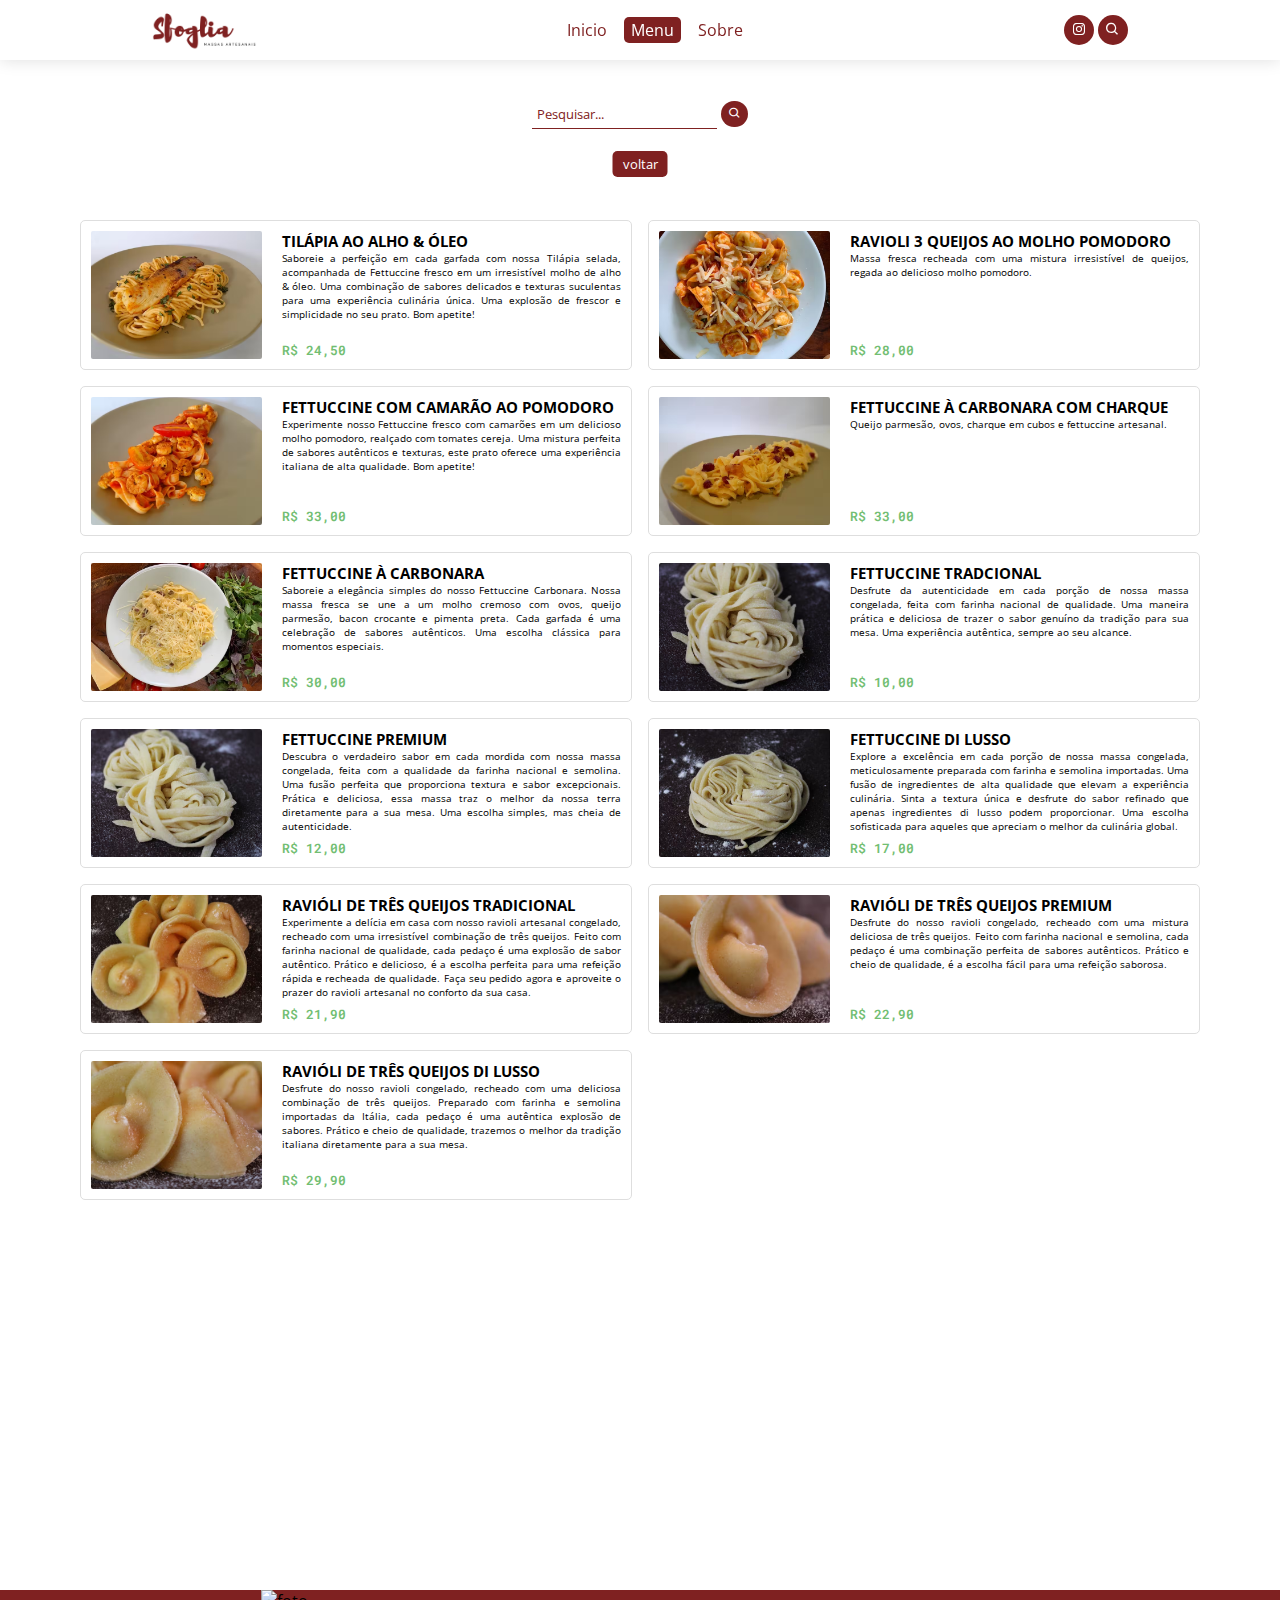
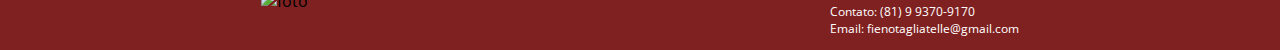
==== menu/index.html @ c0414616 "Add files via upload" ====
<!DOCTYPE html>
<html lang="en">
<head>
    <meta charset="UTF-8">
    <meta name="viewport" content="width=device-width, initial-scale=1.0">
    <link rel="preconnect" href="https://fonts.googleapis.com">
    <link rel="preconnect" href="https://fonts.gstatic.com" crossorigin>
    <link href='https://unpkg.com/boxicons@2.1.4/css/boxicons.min.css' rel='stylesheet'>
    <link href="https://fonts.googleapis.com/css2?family=Roboto+Condensed:wght@100;200;300;400;500;600;700;800;900&display=swap" rel="stylesheet">
    <link href="https://fonts.googleapis.com/css2?family=Open+Sans:wght@300;400;500;600;700;800&display=swap" rel="stylesheet">
    <link href="https://fonts.googleapis.com/css2?family=Roboto+Mono:wght@100;200;300;400;500;600;700&display=swap" rel="stylesheet">
    <link rel="icon" href="../imagens/logo.png">
    <link rel="stylesheet" href="./style.css">
    <title>Sfoglia Massas Artesanais - Menu</title>
</head>
<body>
    <header>
        <i class='bx bx-menu'></i>
        <img src="../imagens/logo-navbar.png" alt="logo">
        <div class="navbar">
            <i class='bx bx-x'></i>
            <img src="../imagens/logo-navbar.png" alt="logo">
            <a href="../index.html" class="inicio"><p>Inicio</p></a>
            <a href="../menu/" class="menu"><p>Menu</p></a>
            <a href="../sobre/" class="sobre-name"><p>Sobre</p></a>
        </div>
        <div class="busca-insta">
            <a href="https://www.instagram.com/sfoglia_massas?igshid=YzVkODRmOTdmMw=="><i class='bx bxl-instagram' ></i></a>
            <a href="../menu/"><i class='bx bx-search'></i></a>
        </div>
    </header>
    <div class="busca">
        <div class="content-div">
            <input type="text" id="searchInput" placeholder="Pesquisar...">
            <button class="pesq" onclick="search()"><i class='bx bx-search'></i></button>
        </div>
        <br>
        <button class="volta" onclick="voltar()"> voltar </button>
    </div>
    <section class="results" id="results">

    </section>
    <div id="productDetails">
        <i class='bx bx-x'></i>
        <div id="detailsContent">
          
        </div>
    </div>
    <footer>
        <img src="https://i.postimg.cc/GtVrt312/Design-sem-nome-3-removebg-preview.png" alt="foto">
        <div class="contact">
          <p>Contato: (81) 9 9370-9170</p>
          <p>Email: fienotagliatelle@gmail.com</p>
        </div>
      </footer>
    <script src="./script.js"></script>
</body>
</html>
---- menu/style.css ----
*{
    margin: 0;
    padding: 0;
    box-sizing: border-box;
    list-style: none;
    text-decoration: none;
    font-family: 'Open Sans', sans-serif;
}

header{
    display: flex;
    justify-content: space-around;
    align-items: center;
    box-shadow: 0 0 1em #dedede;
    width: 100%; 
    height: 60px;
    position: fixed;
    background: #ffffff;
    z-index: 999;
}

header .bx-menu{
    display: none;
}

header img{
    height: 70%;
}

header .navbar{
    display: flex;
    width: 200px;
}

header .navbar.active{
    top: 0;
}

header .navbar img{
    display: none;
}

header .navbar .bx-x{
    display: none;
}

header .navbar a{
    color: #7F2121;
    padding: 2px 7px;
    border-radius: 5px;
    transition: .2s;
    margin-right: 10px;
}

header .navbar .menu,
header .navbar a:hover{
    background-color: #7F2121;
    color: #ffffff;
}

header .busca-insta a{
    color: #ffffff;
    background: #7F2121;
    padding: 4px 7px;
    border-radius: 100px;
}

.busca{
    position: absolute;
    top: 100px;
    left: 50%;
    transform: translateX(-50%);
    z-index: 1;
}

.busca input{
    border-bottom: 1px solid #7F2121;
    border-top: none;
    border-left: none;
    border-right: none;
    padding: 5px;
    color: #7F2121;
    outline: none;
}

input::placeholder{
    color: #7F2121;
}

.busca .pesq{
    color: #ffffff;
    background: #7F2121;
    padding: 4px 7px;
    border-radius: 100px;
    outline: none;
    border: none;
    cursor: pointer;
}

.busca .volta{
    color: #ffffff;
    background: #7F2121;
    padding: 4px 10px;
    border-radius: 5px;
    outline: none;
    border: none;
    cursor: pointer;
    margin-left: 50%;
    transform: translateX(-50%);
}

.results{
    position: relative;
    top: 140px;
    padding: 80px;
    width: 100%;
    display: grid;
    grid-template-columns: repeat(auto-fit,minmax(420px, auto));
    gap: 1rem;
}

.product{
    display: flex;
    height: 150px;
    padding: 10px;
    border: 1px solid #dedede;
    border-radius: 5px;
    position: relative;
    max-width: 600px;
    cursor: pointer;
}

.product p{
    font-size: 10px;
    text-align: justify;
}

.product img{
    margin-right: 20px;
    height: 100%;
    border-radius: 2px;
}

.product h3{
    font-size: 15px;
}

.product h4{
    font-family: 'Roboto Mono', monospace;
    position: absolute;
    bottom: 10px;
    color: #72be72;
    font-weight: 300;
    font-size: 13px;
    font-weight: 600;
}

#productDetails{
    width: 90%;
    max-width: 900px;
    padding: 20px;
    position: fixed;
    top: 55%;
    left: 50%;
    transform: translate(-50%, -50%);
    border-radius: 10px;
    box-shadow: 0 0 1em #ada8a8;
    display: none;
    background: #ffffff;
    z-index: 998;
  }

  #productDetails .bx-x{
    position: absolute;
    top: 10px;
    right: 10px;
    font-size: 25px;
    cursor: pointer;
  }
  
  #detailsContent{
    display: flex;
  }
  
  #detailsContent img{
    width: 50%;
    border-radius: 10px;
    margin-right: 30px;
  }
  
  .details-desc{
    position: relative;
  }
  
  .details-desc h1{
    font-size: 16px;
    text-align: center;
    margin-bottom: 10px;
  }
  
  .details-desc p{
    text-align: justify;
    font-family: 'Roboto Mono', monospace;
    font-size: 15px;
  }
  
  .preco{
    font-weight: 600;
    margin-bottom: 10px;
  }
  
  .details-desc button{
    width: 100%;
    padding: 10px;
    border: none;
    border-radius: 5px;
    background: #7F2121;
    color: #fff;
    cursor: pointer;
  }

  .price-bnt{
    position: absolute;
    bottom: 0;
    width: 100%;
  }

  footer{
    width: 100%;
    height: 60px;
    background: #7F2121;
    display: flex;
    align-items: center;
    justify-content: space-around;
    position: absolute;
    bottom: -750px;
  }
  
footer img{
    height: 100%;
}
  
footer p{
   color: #ffffff;
   font-size: 12px;
}

@media (max-width: 950px){
    header .bx-menu{
        font-size: 25px;
        color: #7F2121;
        display: block;
    }
    
    header .navbar{
        display: flex;
        flex-direction: column;
        padding: 30px;
        width: 100%;
        height: 40vh;
        position: fixed;
        top: -100%;
        background: #ffffff;
        box-shadow: 0 0 1em #ada8a8;
        border-radius: 0 0 10px 10px;
        transition: .5s;
    }

    header .navbar img{
        width: 150px;
        margin-left: 50%;
        margin-bottom: 20px;
        transform: translatex(-50%);
        display: block;
    }

    header .navbar .bx-x{
        position: absolute;
        top: 20px;
        right: 20px;
        font-size: 30px;
        color: #7F2121;
        display: block;
    }

    header .navbar a{
        margin-right: 0;
        margin-bottom: 10px;
        padding: 10px;
        font-size: 20px;
    }

    .results{
        padding: 80px 20px 20px 20px;
        grid-template-columns: repeat(auto-fit,minmax(300px, auto));
    }

    .product{
        max-width: 100%;
    }

    .product div{
        overflow-y: scroll;
    }

    .product h3{
        font-size: 15px;
        margin-bottom: 5px;
    }

    .product h4{
        position: relative;
        top: 10px;
        font-size: 15px;
    }

    #detailsContent{
        flex-direction: column;
        overflow-y: scroll;
        padding: 20px 10px 10px 10px;
        height: 80vh;
    }
      
    .details-desc{
        top: 20px;
    }
      
    #detailsContent img{
        width: 100%;
        border-radius: 10px;
        margin-right: 0px;
    }

    .price-bnt{
        position: relative;
        margin-top: 50px;
    }

    footer{
        position: absolute;
        bottom: -1450px;
    }

    footer img{
        height: 70%;
    }
      
    footer p{
       color: #ffffff;
       font-size: 8px;
    }
}
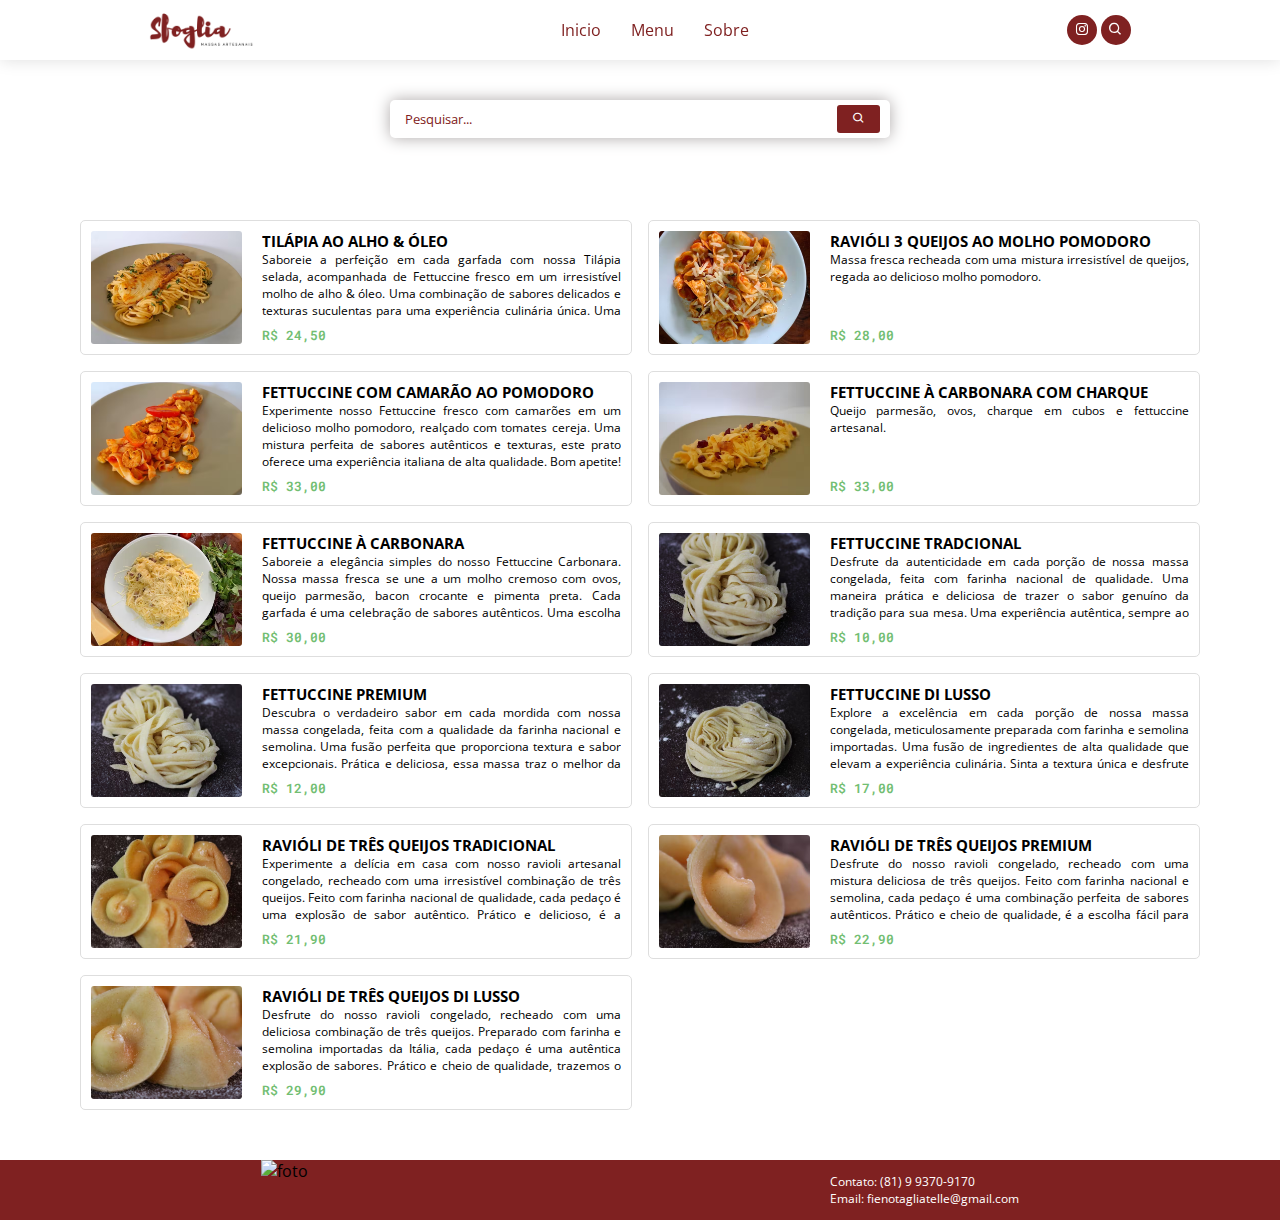
==== commit 0d30cf52: "Add files via upload" ====
--- a/menu/index.html
+++ b/menu/index.html
@@ -15,15 +15,14 @@
 </head>
 <body>
     <header>
-        <i class='bx bx-menu'></i>
         <img src="../imagens/logo-navbar.png" alt="logo">
-        <div class="navbar">
-            <i class='bx bx-x'></i>
-            <img src="../imagens/logo-navbar.png" alt="logo">
-            <a href="../index.html" class="inicio"><p>Inicio</p></a>
-            <a href="../menu/" class="menu"><p>Menu</p></a>
-            <a href="../sobre/" class="sobre-name"><p>Sobre</p></a>
-        </div>
+        <nav>
+            <ul>
+                <li><a href="../index.html" class="inicio"><p>Inicio</p></a></li>
+                <li><a href="../menu/" class="menu"><p>Menu</p></a></li>
+                <li><a href="../sobre/" class="sobre-name"><p>Sobre</p></a></li>
+            </ul>
+        </nav>
         <div class="busca-insta">
             <a href="https://www.instagram.com/sfoglia_massas?igshid=YzVkODRmOTdmMw=="><i class='bx bxl-instagram' ></i></a>
             <a href="../menu/"><i class='bx bx-search'></i></a>
@@ -34,8 +33,6 @@
             <input type="text" id="searchInput" placeholder="Pesquisar...">
             <button class="pesq" onclick="search()"><i class='bx bx-search'></i></button>
         </div>
-        <br>
-        <button class="volta" onclick="voltar()"> voltar </button>
     </div>
     <section class="results" id="results">
 
@@ -46,13 +43,20 @@
           
         </div>
     </div>
+    <div class="mobile">
+        <ul>
+            <li><a href="../index.html"><i class='bx bx-home'></i><p>Inicio</p></a></li>
+            <li><a href="../menu/"><i class='bx bx-food-menu'></i><p>Menu</p></a></li>
+            <li><a href="../sobre/"><i class='bx bx-store-alt'></i><p>Sobre</p></a></li>
+        </ul>
+    </div>
     <footer>
         <img src="https://i.postimg.cc/GtVrt312/Design-sem-nome-3-removebg-preview.png" alt="foto">
         <div class="contact">
           <p>Contato: (81) 9 9370-9170</p>
           <p>Email: fienotagliatelle@gmail.com</p>
         </div>
-      </footer>
+    </footer>
     <script src="./script.js"></script>
 </body>
 </html>--- a/menu/style.css
+++ b/menu/style.css
@@ -7,60 +7,73 @@
     font-family: 'Open Sans', sans-serif;
 }
 
+:root{
+    --color-cizinha: #dedede;
+    --color-pricipal: #7F2121;
+    --color-black: #000000;
+    --color-white: #ffffff;
+}
+
 header{
     display: flex;
     justify-content: space-around;
     align-items: center;
-    box-shadow: 0 0 1em #dedede;
+    box-shadow: 0 0 1em var(--color-cizinha);
     width: 100%; 
     height: 60px;
     position: fixed;
-    background: #ffffff;
+    background: var(--color-white);
     z-index: 999;
-}
-
-header .bx-menu{
-    display: none;
 }
 
 header img{
     height: 70%;
 }
 
-header .navbar{
-    display: flex;
-    width: 200px;
-}
-
-header .navbar.active{
-    top: 0;
-}
-
-header .navbar img{
-    display: none;
-}
-
-header .navbar .bx-x{
-    display: none;
-}
-
-header .navbar a{
-    color: #7F2121;
-    padding: 2px 7px;
-    border-radius: 5px;
-    transition: .2s;
+header nav{
+    display: flex;
+}
+
+header nav ul{
+    display: flex;
+}
+
+header nav ul li{
+    padding: 2px 10px;
     margin-right: 10px;
-}
-
-header .navbar .menu,
-header .navbar a:hover{
-    background-color: #7F2121;
-    color: #ffffff;
+    border-radius: 3px;
+    transition: .3s;
+}
+
+header nav ul li a{
+    color: var(--color-pricipal);
+}
+
+@keyframes click{
+    0%{
+        transform: scale(0.8);
+    }
+
+    100%{
+        transform: scale(1.1);
+    }
+}
+
+header nav ul li:hover{
+    background: var(--color-pricipal);
+}
+
+header nav ul li:active{
+    animation: click .7s;
+}
+
+header nav ul li:hover a{
+    color: var(--color-white);
 }
 
 header .busca-insta a{
-    color: #ffffff;
-    background: #7F2121;
+    color: var(--color-white);
+    background: var(--color-pricipal);
     padding: 4px 7px;
     border-radius: 100px;
 }
@@ -71,42 +84,42 @@
     left: 50%;
     transform: translateX(-50%);
     z-index: 1;
+    width: 80%;
+    max-width: 500px;
+}
+
+.busca .content-div{
+    padding: 5px 10px;
+    border-radius: 5px;
+    box-shadow: 0 0 1em #ada8a8;
+    width: 100%;
+    display: flex;
+    justify-content: space-between;
 }
 
 .busca input{
-    border-bottom: 1px solid #7F2121;
+    border-bottom: none;
     border-top: none;
     border-left: none;
     border-right: none;
     padding: 5px;
-    color: #7F2121;
+    color: var(--color-pricipal);
     outline: none;
+    width: 90%;
 }
 
 input::placeholder{
-    color: #7F2121;
+    color: var(--color-pricipal);
 }
 
 .busca .pesq{
-    color: #ffffff;
-    background: #7F2121;
-    padding: 4px 7px;
-    border-radius: 100px;
+    color: var(--color-white);
+    background: var(--color-pricipal);
+    padding: 4px 15px;
+    border-radius: 3px;
     outline: none;
     border: none;
     cursor: pointer;
-}
-
-.busca .volta{
-    color: #ffffff;
-    background: #7F2121;
-    padding: 4px 10px;
-    border-radius: 5px;
-    outline: none;
-    border: none;
-    cursor: pointer;
-    margin-left: 50%;
-    transform: translateX(-50%);
 }
 
 .results{
@@ -121,24 +134,30 @@
 
 .product{
     display: flex;
-    height: 150px;
+    height: 135px;
     padding: 10px;
-    border: 1px solid #dedede;
+    border: 1px solid var(--color-cizinha);
     border-radius: 5px;
     position: relative;
     max-width: 600px;
     cursor: pointer;
 }
 
+.product .name-desc{
+    height: 90px;
+    overflow-y: hidden;
+    text-overflow: ellipsis;
+}
+
 .product p{
-    font-size: 10px;
+    font-size: 12px;
     text-align: justify;
 }
 
 .product img{
     margin-right: 20px;
     height: 100%;
-    border-radius: 2px;
+    border-radius: 3px;
 }
 
 .product h3{
@@ -160,165 +179,166 @@
     max-width: 900px;
     padding: 20px;
     position: fixed;
-    top: 55%;
+    top: 50%;
     left: 50%;
     transform: translate(-50%, -50%);
     border-radius: 10px;
     box-shadow: 0 0 1em #ada8a8;
     display: none;
-    background: #ffffff;
+    background: var(--color-white);
     z-index: 998;
-  }
-
-  #productDetails .bx-x{
+}
+
+#productDetails .bx-x{
     position: absolute;
     top: 10px;
     right: 10px;
     font-size: 25px;
     cursor: pointer;
+}
+  
+#detailsContent{
+    display: flex;
   }
   
-  #detailsContent{
-    display: flex;
-  }
-  
-  #detailsContent img{
+#detailsContent img{
     width: 50%;
     border-radius: 10px;
     margin-right: 30px;
-  }
-  
-  .details-desc{
+}
+  
+.details-desc{
     position: relative;
-  }
-  
-  .details-desc h1{
+}
+  
+.details-desc h1{
     font-size: 16px;
     text-align: center;
     margin-bottom: 10px;
-  }
-  
-  .details-desc p{
+}
+  
+.details-desc p{
     text-align: justify;
     font-family: 'Roboto Mono', monospace;
     font-size: 15px;
-  }
-  
-  .preco{
+}
+  
+.preco{
     font-weight: 600;
     margin-bottom: 10px;
-  }
-  
-  .details-desc button{
+}
+  
+.details-desc button{
     width: 100%;
     padding: 10px;
     border: none;
     border-radius: 5px;
-    background: #7F2121;
+    background: var(--color-pricipal);
     color: #fff;
     cursor: pointer;
+}
+
+@keyframes spin {
+    0% { transform: rotate(0deg); }
+    100% { transform: rotate(360deg); }
   }
-
-  .price-bnt{
+  
+  .loader {
+    border: 4px solid rgba(0, 0, 0, 0.1);
+    border-top: 4px solid #333;
+    border-radius: 50%;
+    width: 30px;
+    height: 30px;
+    animation: spin 1s linear infinite;
+    margin: 20px auto;
+    display: block;
+  }
+
+.price-bnt{
     position: absolute;
     bottom: 0;
     width: 100%;
-  }
-
-  footer{
+}
+
+.mobile{
+    display: none;
+}
+
+.search-funcion{
+    position: absolute;
+    bottom: 0;
+}
+
+footer{
     width: 100%;
     height: 60px;
-    background: #7F2121;
+    background: var(--color-pricipal);
     display: flex;
     align-items: center;
     justify-content: space-around;
-    position: absolute;
-    bottom: -750px;
-  }
+    margin-top: 110px;
+}
   
 footer img{
     height: 100%;
 }
   
 footer p{
-   color: #ffffff;
+   color: var(--color-white);
    font-size: 12px;
 }
 
 @media (max-width: 950px){
-    header .bx-menu{
-        font-size: 25px;
-        color: #7F2121;
-        display: block;
-    }
+    header nav{
+        display: none;
+    } 
     
-    header .navbar{
-        display: flex;
-        flex-direction: column;
-        padding: 30px;
-        width: 100%;
-        height: 40vh;
-        position: fixed;
-        top: -100%;
-        background: #ffffff;
-        box-shadow: 0 0 1em #ada8a8;
-        border-radius: 0 0 10px 10px;
-        transition: .5s;
-    }
-
-    header .navbar img{
-        width: 150px;
-        margin-left: 50%;
-        margin-bottom: 20px;
-        transform: translatex(-50%);
-        display: block;
-    }
-
-    header .navbar .bx-x{
-        position: absolute;
-        top: 20px;
-        right: 20px;
-        font-size: 30px;
-        color: #7F2121;
-        display: block;
-    }
-
-    header .navbar a{
-        margin-right: 0;
-        margin-bottom: 10px;
-        padding: 10px;
-        font-size: 20px;
-    }
-
     .results{
-        padding: 80px 20px 20px 20px;
+        padding: 50px 20px 20px 20px;
         grid-template-columns: repeat(auto-fit,minmax(300px, auto));
     }
 
     .product{
         max-width: 100%;
+        height: 120px;
+    }
+
+    .product .name-desc{
+        height: auto;
+        overflow-y: visible;
+        text-overflow: initial;
     }
 
     .product div{
-        overflow-y: scroll;
+        overflow-y: hidden;
     }
 
     .product h3{
         font-size: 15px;
+        white-space: nowrap;
+        overflow: hidden;
+        text-overflow: ellipsis;
         margin-bottom: 5px;
+    }
+
+    .product p{
+        display: -webkit-box;
+        -webkit-line-clamp: 3; /* Define o número de linhas */
+        -webkit-box-orient: vertical;
+        overflow: hidden;
     }
 
     .product h4{
         position: relative;
-        top: 10px;
+        top: 5px;
         font-size: 15px;
+        white-space: pre;
     }
 
     #detailsContent{
         flex-direction: column;
         overflow-y: scroll;
         padding: 20px 10px 10px 10px;
-        height: 80vh;
     }
       
     .details-desc{
@@ -336,9 +356,42 @@
         margin-top: 50px;
     }
 
+    .mobile{
+        display: block;
+        position: fixed;
+        bottom: 0;
+        width: 100%;
+        height: 50px;
+        background: var(--color-white);
+        box-shadow: 0 0 1rem var(--color-cizinha);
+        z-index: 200;
+    }
+
+    .mobile ul{
+        display: flex;
+        height: 100%;
+        justify-content: space-around;
+        align-items: center;
+    }
+
+    .mobile ul li{
+        text-align: center;
+    }
+
+    .mobile ul li a i{
+        font-size: 25px;
+        color: var(--color-pricipal);
+    }
+
+    .mobile ul li a p{
+        color: var(--color-black);
+        font-size: 10px;
+        margin-top: -3px;
+    }
+
     footer{
-        position: absolute;
-        bottom: -1450px;
+        margin-bottom: 50px;
+        margin-top: 150px;
     }
 
     footer img{
@@ -346,7 +399,7 @@
     }
       
     footer p{
-       color: #ffffff;
+       color: var(--color-white);
        font-size: 8px;
     }
 }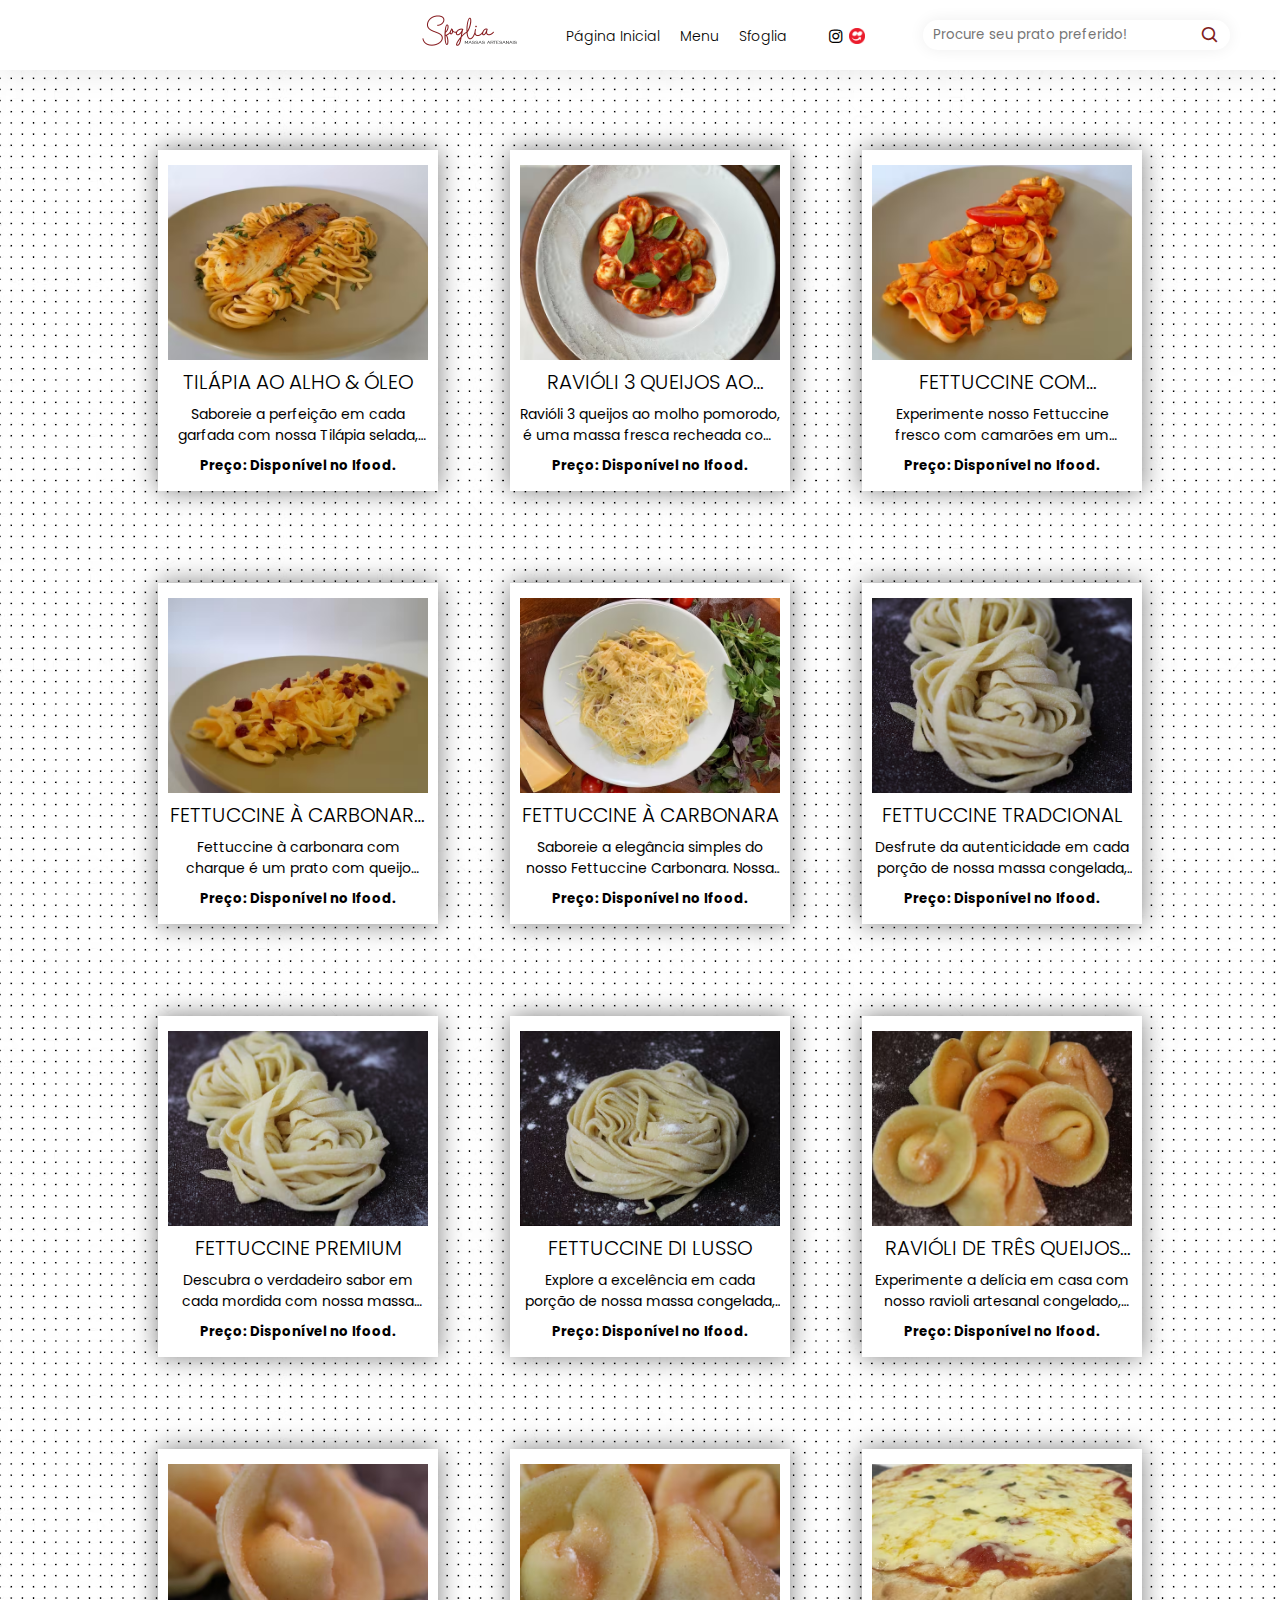
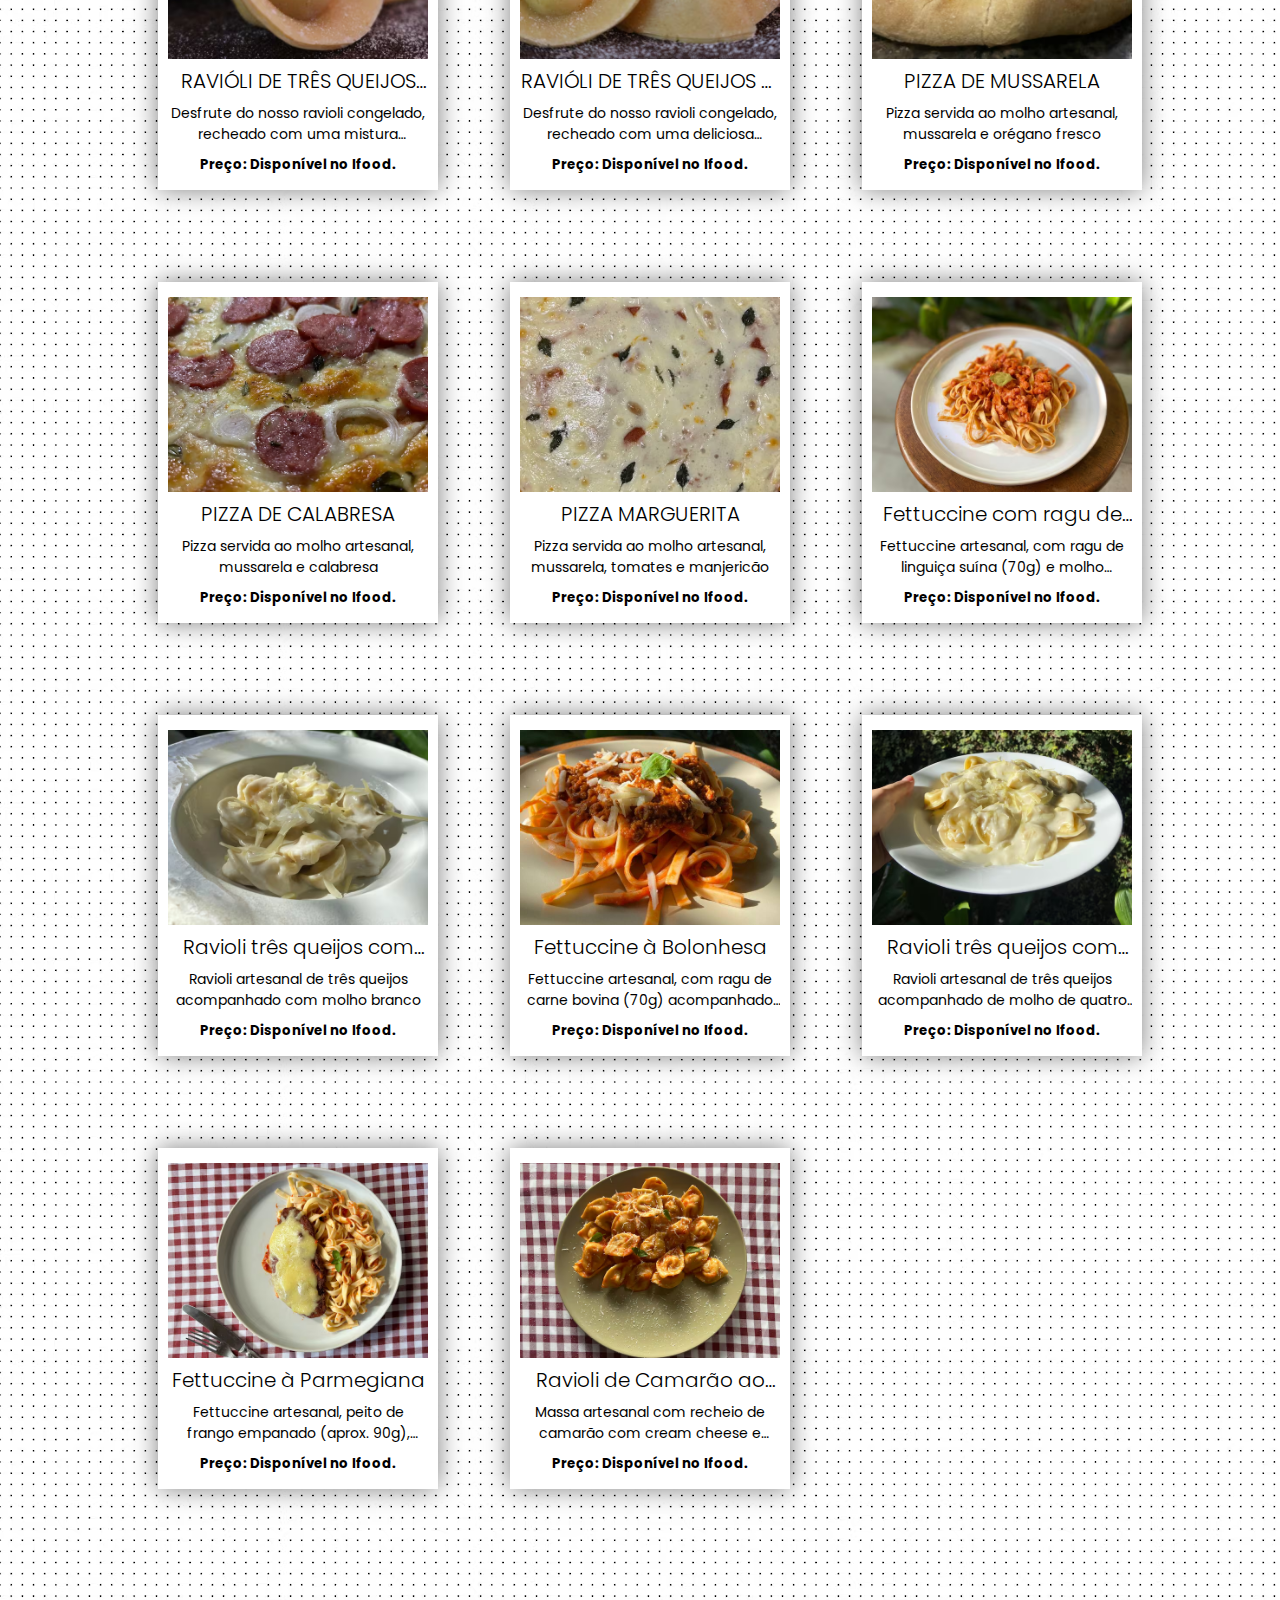
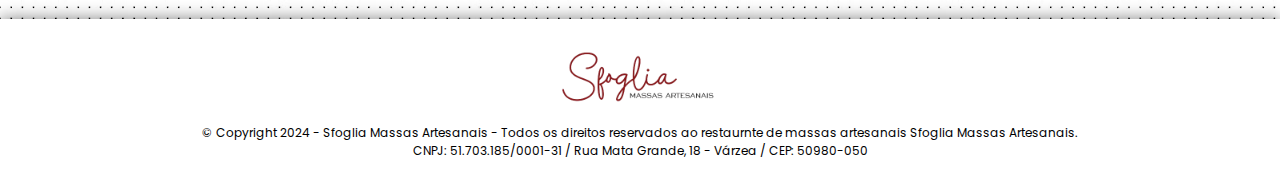
==== commit b467aeee: "Add files via upload" ====
--- a/menu/index.html
+++ b/menu/index.html
@@ -3,60 +3,46 @@
 <head>
     <meta charset="UTF-8">
     <meta name="viewport" content="width=device-width, initial-scale=1.0">
+    <link href='https://unpkg.com/boxicons@2.1.4/css/boxicons.min.css' rel='stylesheet'>
     <link rel="preconnect" href="https://fonts.googleapis.com">
     <link rel="preconnect" href="https://fonts.gstatic.com" crossorigin>
-    <link href='https://unpkg.com/boxicons@2.1.4/css/boxicons.min.css' rel='stylesheet'>
-    <link href="https://fonts.googleapis.com/css2?family=Roboto+Condensed:wght@100;200;300;400;500;600;700;800;900&display=swap" rel="stylesheet">
-    <link href="https://fonts.googleapis.com/css2?family=Open+Sans:wght@300;400;500;600;700;800&display=swap" rel="stylesheet">
-    <link href="https://fonts.googleapis.com/css2?family=Roboto+Mono:wght@100;200;300;400;500;600;700&display=swap" rel="stylesheet">
-    <link rel="icon" href="../imagens/logo.png">
-    <link rel="stylesheet" href="./style.css">
-    <title>Sfoglia Massas Artesanais - Menu</title>
+    <link href="https://fonts.googleapis.com/css2?family=Poppins:ital,wght@0,100;0,200;0,300;0,400;0,500;0,600;0,700;0,800;0,900;1,100;1,200;1,300;1,400;1,500;1,600;1,700;1,800;1,900&display=swap" rel="stylesheet">
+    <link rel="shortcut icon" href="./assets/logo/logo-sobre.png" type="image/x-icon">
+    <link rel="stylesheet" href="../css/navbar.css">
+    <link rel="stylesheet" href="../css/footer.css">
+    <link rel="stylesheet" href="../css/mobile.css">
+    <link rel="stylesheet" href="../css/landing-page.css">
+    <title>Sfoglia Massas Artesanais</title>
 </head>
 <body>
-    <header>
-        <img src="../imagens/logo-navbar.png" alt="logo">
-        <nav>
-            <ul>
-                <li><a href="../index.html" class="inicio"><p>Inicio</p></a></li>
-                <li><a href="../menu/" class="menu"><p>Menu</p></a></li>
-                <li><a href="../sobre/" class="sobre-name"><p>Sobre</p></a></li>
+    <div class="navbar-content">
+        <nav class="navbar">
+            <a href="../">
+                <img class="logo" src="../assets/logo/sfoglia_logo-sem-fundo.png" alt="sfogliaLogo">
+            </a>
+            <ul class="navegation">
+                <li class="pags"><a href="../">Página Inicial</a></li>
+                <li class="pags"><a href="#">Menu</a></li>
+                <li class="pags"><a href="#">Sfoglia</a></li>
             </ul>
+            <div class="rds">
+                <a href="https://www.instagram.com/sfogliamassas/"><i class='bx bxl-instagram'></i></a>
+                <a href="https://www.ifood.com.br/delivery/recife-pe/sfoglia-massas-artesanais-varzea/2f66d94e-8da0-410e-90ff-32312fcf2db0?UTM_Medium=share&fbclid=PAZXh0bgNhZW0CMTEAAaZgE7IVbeBNXvGwnNsrC0yG151wYA62ThnoxDtZPUZTlvmYBd00OAMCwHM_aem_iW0kZhR3Zc818lgtz23A_w"><img src="../assets/logo/avatar-ifood.png" alt="ifoodLogo"></a>
+            </div>
         </nav>
-        <div class="busca-insta">
-            <a href="https://www.instagram.com/sfoglia_massas?igshid=YzVkODRmOTdmMw=="><i class='bx bxl-instagram' ></i></a>
-            <a href="../menu/"><i class='bx bx-search'></i></a>
-        </div>
-    </header>
-    <div class="busca">
-        <div class="content-div">
-            <input type="text" id="searchInput" placeholder="Pesquisar...">
-            <button class="pesq" onclick="search()"><i class='bx bx-search'></i></button>
-        </div>
+        <form class="search-content" action="./index.html" method="get">
+            <input type="text" autocomplete="off" id="searchInput" name="search" required placeholder="Procure seu prato preferido!">
+            <button type="submit"><i class='bx bx-search'></i></button>
+        </form>
     </div>
-    <section class="results" id="results">
-
-    </section>
-    <div id="productDetails">
-        <i class='bx bx-x'></i>
-        <div id="detailsContent">
-          
-        </div>
-    </div>
-    <div class="mobile">
-        <ul>
-            <li><a href="../index.html"><i class='bx bx-home'></i><p>Inicio</p></a></li>
-            <li><a href="../menu/"><i class='bx bx-food-menu'></i><p>Menu</p></a></li>
-            <li><a href="../sobre/"><i class='bx bx-store-alt'></i><p>Sobre</p></a></li>
-        </ul>
-    </div>
+    <section class="dishes-content-menu" id="results"></section>
     <footer>
-        <img src="https://i.postimg.cc/GtVrt312/Design-sem-nome-3-removebg-preview.png" alt="foto">
-        <div class="contact">
-          <p>Contato: (81) 9 9370-9170</p>
-          <p>Email: fienotagliatelle@gmail.com</p>
-        </div>
+        <a href="#">
+            <img class="logo" src="../assets/logo/sfoglia_logo-sem-fundo.png" alt="sfogliaLogo">
+        </a>
+        <p>&copy; Copyright 2024 - Sfoglia Massas Artesanais - Todos os direitos reservados ao restaurnte de massas artesanais Sfoglia Massas Artesanais.</p>
+        <p>CNPJ: 51.703.185/0001-31 / Rua Mata Grande, 18 - Várzea / CEP: 50980-050</p>
     </footer>
-    <script src="./script.js"></script>
+    <script type="module" src="../js/menu.js"></script>
 </body>
 </html>--- a/css/navbar.css
+++ b/css/navbar.css
@@ -0,0 +1,114 @@
+*{
+    margin: 0;
+    padding: 0;
+    box-sizing: border-box;
+    font-family: "Poppins", serif;
+    outline: none;
+}
+
+body{
+    background: url(../assets/fundo-image/fundo-pontilhado2.avif);
+}
+
+.navbar-content{
+    width: 100%;
+    height: 70px;
+    box-shadow: 0 0 2rem #0000001d;
+    display: flex;
+    justify-content: center;
+    align-items: center;
+    background-color: #ffffff;
+}
+
+.navbar-content .navbar{
+    width: 70%; 
+    display: flex;
+    align-items: center;
+    justify-content: center;
+}
+
+.navbar-content .navbar .logo{
+    height: 50px;
+    margin-right: 30px;
+}
+
+.navbar-content .navbar .navegation{
+    display: flex;
+    list-style: none;
+}
+
+.navbar-content .navbar .navegation .pags{
+    margin: 10px;
+    transition: .3s;
+}
+
+.navbar-content .navbar .navegation .pags a{
+    color: #000000;
+    text-decoration: none;
+    font-size: 14px;
+    font-weight: 300;
+    transition: .5s;
+}
+
+.navbar-content .navbar .navegation .pags a:hover{
+    color: #7f2121;
+    text-decoration: underline;
+}
+
+.navbar-content .navbar .navegation .categoria{
+    position: relative;
+}
+
+.navbar-content .navbar .navegation .categoria i{
+    font-size: 18px;
+    position: relative;
+    top: 3px;
+}
+
+.navbar-content .navbar .navegation .categoria:hover i{
+    transform: rotate(180deg);
+    transition: .5s;
+}
+
+.navbar-content .navbar .rds{
+    margin-left: 30px;
+    position: relative;
+    top: 3px;
+}
+
+.navbar-content .navbar .rds img{
+    height: 16px;
+}
+
+.navbar-content .navbar .rds .bxl-instagram{
+    font-size: 18px;
+    color: #000000;
+}
+
+.navbar-content .search-content{
+    border-radius: 30px;
+    padding: 5px 10px;
+    display: flex;
+    align-items: center;
+    box-shadow: 0 0 1rem #eee;
+    position: absolute;
+    right: 50px;
+    top: 20px
+}
+
+.navbar-content .search-content input{
+    border: 0;
+    
+}
+
+.navbar-content .search-content button{
+    border: 0;
+    background: transparent;
+    display: flex;
+    align-items: center;
+    justify-content: center;
+    color: #7f2121;
+    font-size: 20px;
+    margin-left: 10px;
+    cursor: pointer;
+}
--- a/css/footer.css
+++ b/css/footer.css
@@ -0,0 +1,17 @@
+footer{
+    background: #ffffff;
+    box-shadow: 0 0 1rem #00000080;
+    height: 160px;
+    width: 100%;
+    display: flex;
+    flex-direction: column;
+    align-items: center;
+    justify-content: center;
+    text-align: center;
+    font-size: 12px;
+    font-weight: 400;
+}
+
+footer .logo{
+    height: 80px;
+}--- a/css/mobile.css
+++ b/css/mobile.css
@@ -0,0 +1,126 @@
+@media (max-width: 450px) {
+
+    .navbar-content .navbar{
+        width: 85%;
+        justify-content: space-between;
+    }
+
+    .navbar-content .navbar .navegation{
+        display: none;
+    }
+
+    .navbar-content .navbar .rds{
+        display: none;
+    }
+
+    .landing-page{
+        height: auto;
+        padding: 50px 0;
+    }
+
+    .landing-page .card-content{
+        flex-direction: column;
+    }
+
+    .landing-page .card-content .two, .tree{
+        display: none;
+    }
+
+    .landing-page .info-landing{
+        width: 80%;
+        font-size: 8px;
+    }
+
+    .info-sfoglia{
+        height: auto;
+        padding: 50px;
+        justify-content: center;
+        flex-direction: column;
+    }
+
+    .info-sfoglia img{
+        height: 250px;
+        margin-bottom: 30px;
+    }
+
+    .info-sfoglia h2{
+        font-size: 18px;
+    }
+
+    .info-sfoglia .info-text-sfoglia ul{
+        margin-right: 0px;
+    }
+
+    .info-sfoglia .info-text-sfoglia p, li{
+        font-size: 8px;
+    }
+
+    .info-sfoglia .info-text-sfoglia .endereco{
+        margin-left: 20px;
+    }
+
+    .info-sfoglia h3{
+        font-size: 14px;
+    }
+
+    .master-chefs-content h1{
+        font-size: 30px;
+        font-weight: 500;
+        margin-top: 50px;
+        margin-bottom: 40px;
+        text-shadow: 1px 1px 2px #000;
+    }
+
+    .master-chefs-content .cards-chefs{
+        flex-direction: column;
+    }
+
+    .categorias-content{
+        height: auto;
+        padding: 30px 0;
+        text-align: center;
+    }
+
+    .categorias-content h1{
+        font-size: 20px;
+        margin-bottom: 30px;
+    }
+
+    .categorias-content .grade-categorias{
+        flex-wrap: wrap;
+        justify-content: center;
+    }
+
+    .categorias-content .categorias{
+        width: 100px;
+        margin: 20px;
+    }
+
+    #detailsContent{
+        flex-direction: column;
+        padding: 30px;
+    }
+
+    #detailsContent img{
+        width: 100%;
+        margin-bottom: 20px;
+    }
+
+    #detailsContent .details-desc{
+        width: 100%;
+    }
+
+    #detailsContent .details-desc h1{
+        font-size: 20px;
+    }
+
+    footer{
+        height: auto;
+        padding: 40px;
+        font-size: 6px;
+    }
+    
+    footer .logo{
+        height: 40px;
+    }
+}--- a/css/landing-page.css
+++ b/css/landing-page.css
@@ -0,0 +1,69 @@
+.landing-page{
+    width: 100%;
+    height: 90vh;
+    display: flex;
+    flex-direction: column;
+    align-items: center;
+    justify-content: center;
+}
+
+.landing-page .card-content{
+    display: flex;
+}
+
+.dishes-content-menu{
+    width: 80%;
+    margin-left: 10%;
+    margin-top: 50px;
+    margin-bottom: 100px;
+    display: grid;
+    grid-template-columns: repeat(auto-fit,minmax(280px, auto));
+    gap: 2rem;
+}
+
+.card{
+    width: 280px;
+    margin: 30px;
+    padding: 15px 10px;
+    box-shadow: 0 0 1.5rem #00000080;
+    background-color: #ffffff;
+    text-align: center;
+    cursor: pointer;
+}
+
+.card img{
+    width: 100%;
+}
+
+.card h2{
+    font-weight: 300;
+    font-size: 20px;
+    margin-bottom: 7px;
+    display: -webkit-box;
+    -webkit-line-clamp: 1;
+    -webkit-box-orient: vertical;
+    overflow: hidden;
+    text-align: center;
+}
+
+.card p{
+    font-size: 14px;
+    margin-bottom: 10px;
+    display: -webkit-box;
+    -webkit-line-clamp: 2;
+    -webkit-box-orient: vertical;
+    overflow: hidden;
+    text-align: center;
+}
+
+.landing-page .info-landing{
+    font-size: 10px;
+    text-align: center;
+    background: #FEFEFE;
+    margin-top: 30px;
+}
+
+.landing-page .info-landing i{
+    color: red;
+    margin-right: 5px;
+}